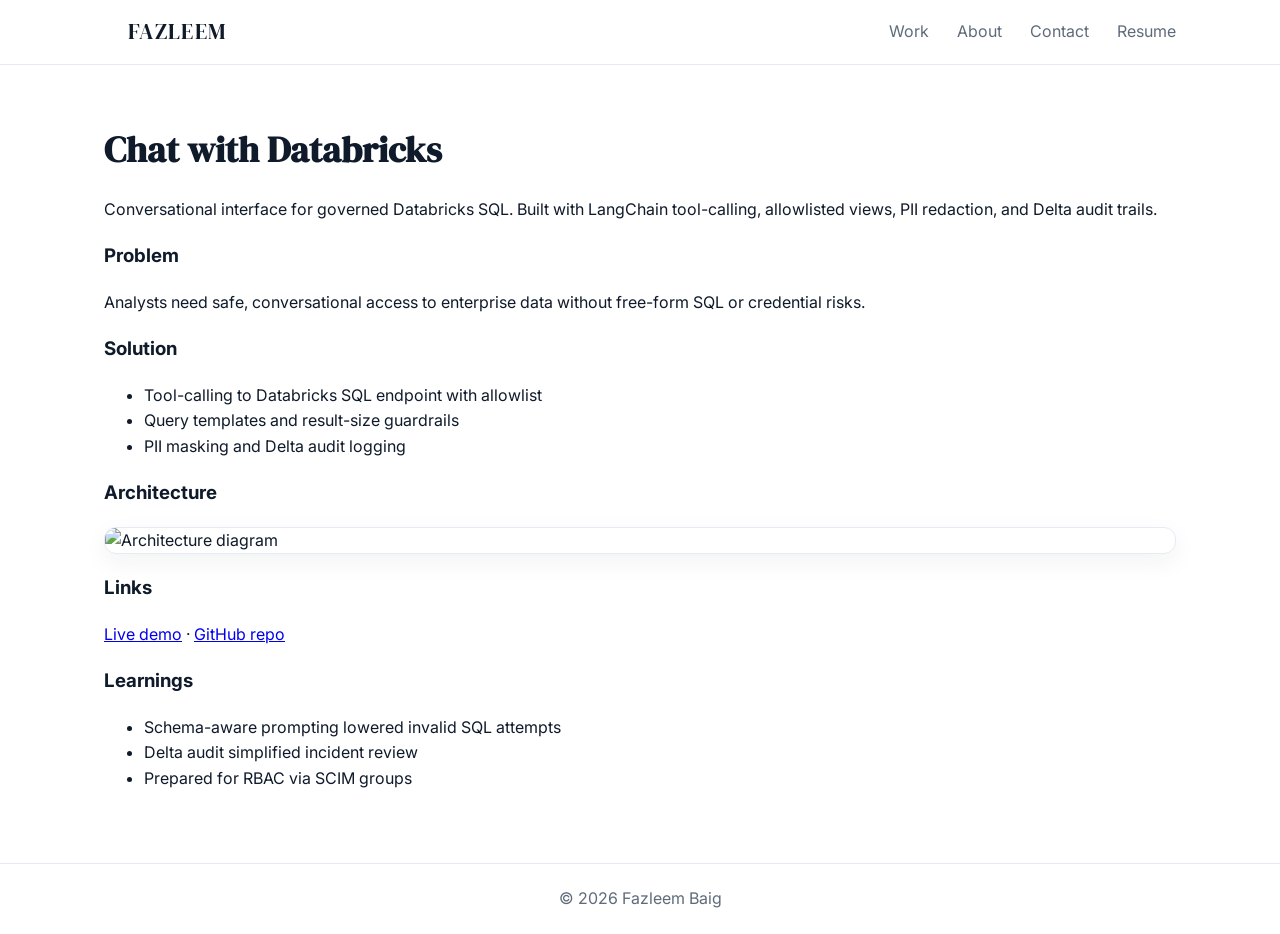
==== projects/chat-with-databricks/index.html @ fed4f6a0 "Initial commit" ====
<!doctype html>
<html lang="en">
<head>
  <meta charset="utf-8" />
  <meta name="viewport" content="width=device-width,initial-scale=1" />
  <title>Chat with Databricks · Case Study</title>
  <link href="https://fonts.googleapis.com/css2?family=Inter:wght@300;400;500;600;800&family=DM+Serif+Display:ital@0;1&display=swap" rel="stylesheet">
  <link rel="stylesheet" href="../../assets/css/main.css" />
</head>
<body>
  <header class="nav">
    <div class="wrap nav-inner">
      <div class="brand"><a href="../../" style="text-decoration:none;color:inherit">FAZLEEM</a></div>
      <nav>
        <a href="../../#work">Work</a>
        <a href="../../#about">About</a>
        <a href="../../#contact">Contact</a>
        <a href="../../assets/resume/Fazleem_Baig_Resume.pdf" download>Resume</a>
      </nav>
    </div>
  </header>

  <section class="section">
    <div class="wrap">
      <h1 class="section-title" style="font-size:36px">Chat with Databricks</h1>
      <p>Conversational interface for governed Databricks SQL. Built with LangChain tool-calling, allowlisted views, PII redaction, and Delta audit trails.</p>

      <h3>Problem</h3>
      <p>Analysts need safe, conversational access to enterprise data without free-form SQL or credential risks.</p>

      <h3>Solution</h3>
      <ul>
        <li>Tool-calling to Databricks SQL endpoint with allowlist</li>
        <li>Query templates and result-size guardrails</li>
        <li>PII masking and Delta audit logging</li>
      </ul>

      <h3>Architecture</h3>
      <img src="../../assets/img/arch-diagram.png" alt="Architecture diagram" style="border:1px solid #e6eaf2;border-radius:12px;box-shadow:0 8px 24px rgba(15,26,42,.06)"/>

      <h3>Links</h3>
      <p><a href="#" target="_blank" rel="noopener">Live demo</a> · <a href="#" target="_blank" rel="noopener">GitHub repo</a></p>

      <h3>Learnings</h3>
      <ul>
        <li>Schema-aware prompting lowered invalid SQL attempts</li>
        <li>Delta audit simplified incident review</li>
        <li>Prepared for RBAC via SCIM groups</li>
      </ul>
    </div>
  </section>

  <footer class="footer"><div class="wrap">© <span id="year"></span> Fazleem Baig</div></footer>
  <script src="../../assets/js/main.js"></script>
</body>
</html>
---- assets/css/main.css ----
:root{
  --bg:#ffffff;
  --bg-soft:#f5f8fc;
  --ink:#0f1a2a;
  --muted:#5f6b7a;
  --gold:#e3c26a;
  --card:#ffffff;
  --border:#e6eaf2;
  --shadow:0 10px 30px rgba(15,26,42,.06);
  --radius:16px;
  --wrap:1120px;
}
*{box-sizing:border-box}
html,body{margin:0;padding:0}
body{
  font-family: Inter, system-ui, -apple-system, Segoe UI, Roboto, Arial, sans-serif;
  color:var(--ink); background:var(--bg); line-height:1.6;
  -webkit-font-smoothing:antialiased;
}
img{max-width:100%;display:block}
.wrap{max-width:var(--wrap); margin:0 auto; padding:0 24px}

/* Nav */
.nav{position:sticky; top:0; z-index:10; background:rgba(255,255,255,.75); backdrop-filter: blur(8px); border-bottom:1px solid var(--border)}
.nav-inner{display:flex;justify-content:space-between;align-items:center;height:64px}
.brand{font-family:"DM Serif Display", serif; font-size:22px; letter-spacing:.06em}
.nav a{margin-left:24px; text-decoration:none; color:var(--muted)}
.nav a.active{color:var(--ink); font-weight:600}
.nav a:hover{color:var(--ink)}

/* Hero */
.hero{position:relative; background:linear-gradient(180deg, #f2f6fb 0%, #ffffff 60%); padding:72px 0 24px}
.hero .headline{font-family:"DM Serif Display", serif; font-size:48px; line-height:1.15; margin:0 0 18px; color:var(--ink)}
.cta{display:flex; gap:14px; margin-top:10px}
.btn{display:inline-block; padding:12px 18px; border-radius:14px; text-decoration:none; font-weight:600; border:1px solid var(--border)}
.btn-primary{background:var(--ink); color:#fff; border-color:var(--ink)}
.btn-ghost{background:#fff; color:var(--ink)}
.btn:hover{transform:translateY(-1px); box-shadow:var(--shadow)}
.hero-fade{position:absolute; inset:0; background:radial-gradient(1200px 400px at 50% -200px, rgba(21,75,170,.08), transparent 60%); pointer-events:none}

/* Sections */
.section{padding:56px 0}
.section.alt{background:var(--bg-soft)}
.section-title{font-family:"DM Serif Display", serif; font-size:28px; margin:0 0 18px}

/* Grid */
.grid{display:grid; gap:20px; grid-template-columns:repeat(2, minmax(0,1fr))}
@media (max-width:800px){.grid{grid-template-columns:1fr}.hero .headline{font-size:38px}}

/* Cards */
.card{background:var(--card); border:1px solid var(--border); border-radius:var(--radius); padding:18px; box-shadow:var(--shadow); transition:transform .2s ease, box-shadow .2s ease}
.card:hover{transform:translateY(-3px); box-shadow:0 14px 36px rgba(15,26,42,.10)}
.card h3{margin:2px 0 6px; font-size:20px}
.card p{margin:0 0 10px; color:var(--muted)}
.tags{display:flex; flex-wrap:wrap; gap:8px}
.tags span{font-size:12px; color:var(--muted); border:1px solid var(--border); padding:4px 8px; border-radius:999px}
.links{margin-top:10px}
.links a{
  color:var(--gold);
  text-decoration:underline;
  font-weight:600;
  text-transform:uppercase;
  font-size:12px;
  letter-spacing:.06em;
  margin-right:8px;
}
.links a:hover{opacity:.85}

/* Credibility */
.cred{margin-top:22px; color:var(--muted); text-align:center; border-top:1px solid var(--border); padding-top:18px}

/* About */
.about{display:grid; gap:28px; grid-template-columns:260px 1fr}
.about-media img{width:100%; border-radius:18px; border:1px solid var(--border); box-shadow:var(--shadow)}
.about-body p{margin-top:0}
.bullets{padding-left:18px}
.about-stack{display:flex;flex-wrap:wrap;gap:10px;margin-top:8px}
.about-stack span{font-size:12px; color:var(--muted); border:1px solid var(--border); padding:4px 10px; border-radius:999px}
@media (max-width:900px){.about{grid-template-columns:1fr}}

/* Contact */
.contact{text-align:center}
.contact-sub{color:var(--muted); margin-top:-6px}
.contact-actions{display:flex; justify-content:center; gap:12px; margin-top:12px; flex-wrap:wrap}

/* Footer */
.footer{border-top:1px solid var(--border); color:var(--muted); padding:22px 0; text-align:center}

/* Reduced motion safety */
@media (prefers-reduced-motion: reduce) {
  [data-aos] {
    transition-duration: 0.001ms !important;
    animation-duration: 0.001ms !important;
    transition-delay: 0ms !important;
    animation-iteration-count: 1 !important;
  }
}
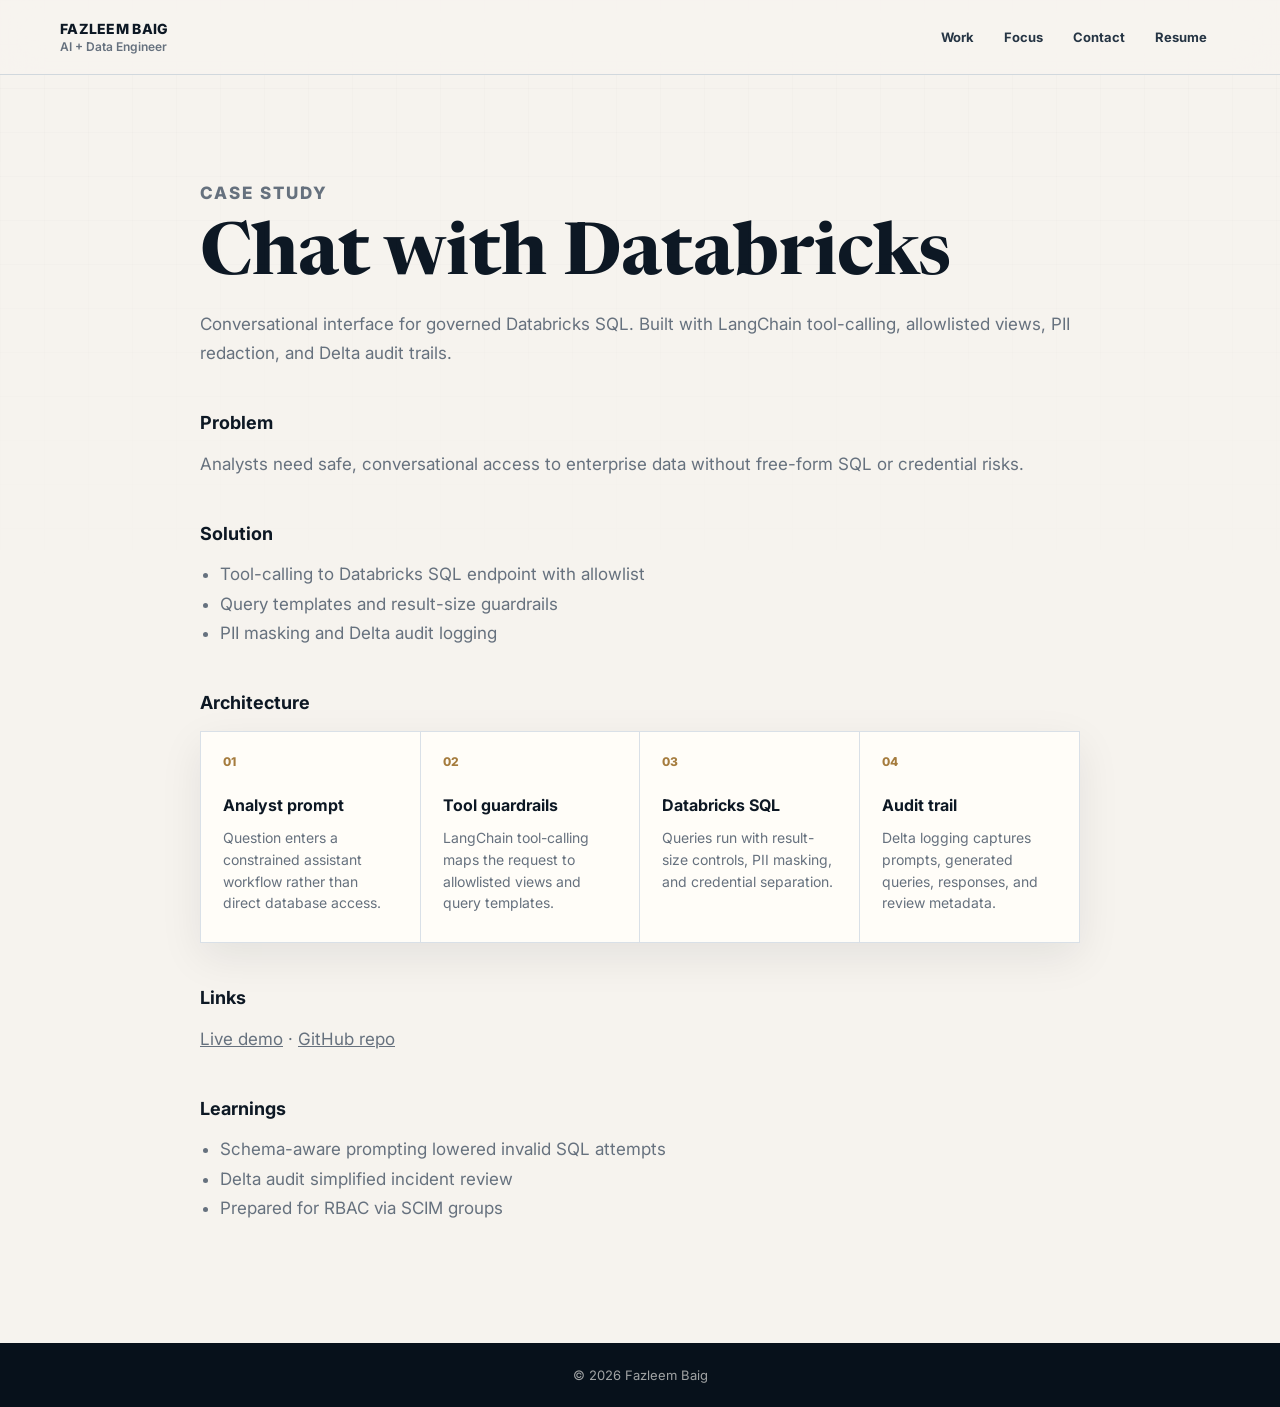
==== commit 465ec06e: "update portfolio" ====
--- a/projects/chat-with-databricks/index.html
+++ b/projects/chat-with-databricks/index.html
@@ -3,26 +3,31 @@
 <head>
   <meta charset="utf-8" />
   <meta name="viewport" content="width=device-width,initial-scale=1" />
-  <title>Chat with Databricks · Case Study</title>
-  <link href="https://fonts.googleapis.com/css2?family=Inter:wght@300;400;500;600;800&family=DM+Serif+Display:ital@0;1&display=swap" rel="stylesheet">
+  <title>Chat with Databricks - Case Study</title>
+  <link href="https://fonts.googleapis.com/css2?family=Inter:wght@400;500;600;700;800&family=Newsreader:opsz,wght@6..72,500;6..72,600;6..72,700&display=swap" rel="stylesheet">
   <link rel="stylesheet" href="../../assets/css/main.css" />
 </head>
 <body>
-  <header class="nav">
+  <header class="site-header">
     <div class="wrap nav-inner">
-      <div class="brand"><a href="../../" style="text-decoration:none;color:inherit">FAZLEEM</a></div>
-      <nav>
+      <a class="brand" href="../../">
+        <span>Fazleem Baig</span>
+        <small>AI + Data Engineer</small>
+      </a>
+      <button id="nav-toggle" class="nav-toggle" aria-label="Toggle navigation">Menu</button>
+      <nav id="nav-links" class="nav-links">
         <a href="../../#work">Work</a>
-        <a href="../../#about">About</a>
+        <a href="../../#focus">Focus</a>
         <a href="../../#contact">Contact</a>
-        <a href="../../assets/resume/Fazleem_Baig_Resume.pdf" download>Resume</a>
+        <a href="../../assets/docs/resume-fazleem.pdf" download>Resume</a>
       </nav>
     </div>
   </header>
 
-  <section class="section">
-    <div class="wrap">
-      <h1 class="section-title" style="font-size:36px">Chat with Databricks</h1>
+  <section class="section case-study">
+    <div class="wrap case-study-wrap">
+      <p class="section-kicker">Case study</p>
+      <h1>Chat with Databricks</h1>
       <p>Conversational interface for governed Databricks SQL. Built with LangChain tool-calling, allowlisted views, PII redaction, and Delta audit trails.</p>
 
       <h3>Problem</h3>
@@ -36,7 +41,28 @@
       </ul>
 
       <h3>Architecture</h3>
-      <img src="../../assets/img/arch-diagram.png" alt="Architecture diagram" style="border:1px solid #e6eaf2;border-radius:12px;box-shadow:0 8px 24px rgba(15,26,42,.06)"/>
+      <div class="architecture-flow" aria-label="Architecture flow">
+        <div>
+          <span>01</span>
+          <strong>Analyst prompt</strong>
+          <p>Question enters a constrained assistant workflow rather than direct database access.</p>
+        </div>
+        <div>
+          <span>02</span>
+          <strong>Tool guardrails</strong>
+          <p>LangChain tool-calling maps the request to allowlisted views and query templates.</p>
+        </div>
+        <div>
+          <span>03</span>
+          <strong>Databricks SQL</strong>
+          <p>Queries run with result-size controls, PII masking, and credential separation.</p>
+        </div>
+        <div>
+          <span>04</span>
+          <strong>Audit trail</strong>
+          <p>Delta logging captures prompts, generated queries, responses, and review metadata.</p>
+        </div>
+      </div>
 
       <h3>Links</h3>
       <p><a href="#" target="_blank" rel="noopener">Live demo</a> · <a href="#" target="_blank" rel="noopener">GitHub repo</a></p>
--- a/assets/css/main.css
+++ b/assets/css/main.css
@@ -1,97 +1,932 @@
-:root{
-  --bg:#ffffff;
-  --bg-soft:#f5f8fc;
-  --ink:#0f1a2a;
-  --muted:#5f6b7a;
-  --gold:#e3c26a;
-  --card:#ffffff;
-  --border:#e6eaf2;
-  --shadow:0 10px 30px rgba(15,26,42,.06);
-  --radius:16px;
-  --wrap:1120px;
-}
-*{box-sizing:border-box}
-html,body{margin:0;padding:0}
-body{
-  font-family: Inter, system-ui, -apple-system, Segoe UI, Roboto, Arial, sans-serif;
-  color:var(--ink); background:var(--bg); line-height:1.6;
-  -webkit-font-smoothing:antialiased;
-}
-img{max-width:100%;display:block}
-.wrap{max-width:var(--wrap); margin:0 auto; padding:0 24px}
-
-/* Nav */
-.nav{position:sticky; top:0; z-index:10; background:rgba(255,255,255,.75); backdrop-filter: blur(8px); border-bottom:1px solid var(--border)}
-.nav-inner{display:flex;justify-content:space-between;align-items:center;height:64px}
-.brand{font-family:"DM Serif Display", serif; font-size:22px; letter-spacing:.06em}
-.nav a{margin-left:24px; text-decoration:none; color:var(--muted)}
-.nav a.active{color:var(--ink); font-weight:600}
-.nav a:hover{color:var(--ink)}
-
-/* Hero */
-.hero{position:relative; background:linear-gradient(180deg, #f2f6fb 0%, #ffffff 60%); padding:72px 0 24px}
-.hero .headline{font-family:"DM Serif Display", serif; font-size:48px; line-height:1.15; margin:0 0 18px; color:var(--ink)}
-.cta{display:flex; gap:14px; margin-top:10px}
-.btn{display:inline-block; padding:12px 18px; border-radius:14px; text-decoration:none; font-weight:600; border:1px solid var(--border)}
-.btn-primary{background:var(--ink); color:#fff; border-color:var(--ink)}
-.btn-ghost{background:#fff; color:var(--ink)}
-.btn:hover{transform:translateY(-1px); box-shadow:var(--shadow)}
-.hero-fade{position:absolute; inset:0; background:radial-gradient(1200px 400px at 50% -200px, rgba(21,75,170,.08), transparent 60%); pointer-events:none}
-
-/* Sections */
-.section{padding:56px 0}
-.section.alt{background:var(--bg-soft)}
-.section-title{font-family:"DM Serif Display", serif; font-size:28px; margin:0 0 18px}
-
-/* Grid */
-.grid{display:grid; gap:20px; grid-template-columns:repeat(2, minmax(0,1fr))}
-@media (max-width:800px){.grid{grid-template-columns:1fr}.hero .headline{font-size:38px}}
-
-/* Cards */
-.card{background:var(--card); border:1px solid var(--border); border-radius:var(--radius); padding:18px; box-shadow:var(--shadow); transition:transform .2s ease, box-shadow .2s ease}
-.card:hover{transform:translateY(-3px); box-shadow:0 14px 36px rgba(15,26,42,.10)}
-.card h3{margin:2px 0 6px; font-size:20px}
-.card p{margin:0 0 10px; color:var(--muted)}
-.tags{display:flex; flex-wrap:wrap; gap:8px}
-.tags span{font-size:12px; color:var(--muted); border:1px solid var(--border); padding:4px 8px; border-radius:999px}
-.links{margin-top:10px}
-.links a{
-  color:var(--gold);
-  text-decoration:underline;
-  font-weight:600;
-  text-transform:uppercase;
-  font-size:12px;
-  letter-spacing:.06em;
-  margin-right:8px;
-}
-.links a:hover{opacity:.85}
-
-/* Credibility */
-.cred{margin-top:22px; color:var(--muted); text-align:center; border-top:1px solid var(--border); padding-top:18px}
-
-/* About */
-.about{display:grid; gap:28px; grid-template-columns:260px 1fr}
-.about-media img{width:100%; border-radius:18px; border:1px solid var(--border); box-shadow:var(--shadow)}
-.about-body p{margin-top:0}
-.bullets{padding-left:18px}
-.about-stack{display:flex;flex-wrap:wrap;gap:10px;margin-top:8px}
-.about-stack span{font-size:12px; color:var(--muted); border:1px solid var(--border); padding:4px 10px; border-radius:999px}
-@media (max-width:900px){.about{grid-template-columns:1fr}}
-
-/* Contact */
-.contact{text-align:center}
-.contact-sub{color:var(--muted); margin-top:-6px}
-.contact-actions{display:flex; justify-content:center; gap:12px; margin-top:12px; flex-wrap:wrap}
-
-/* Footer */
-.footer{border-top:1px solid var(--border); color:var(--muted); padding:22px 0; text-align:center}
-
-/* Reduced motion safety */
-@media (prefers-reduced-motion: reduce) {
-  [data-aos] {
-    transition-duration: 0.001ms !important;
-    animation-duration: 0.001ms !important;
-    transition-delay: 0ms !important;
-    animation-iteration-count: 1 !important;
-  }
-}
+:root {
+  --ink: #0d1824;
+  --ink-soft: #263544;
+  --muted: #66717e;
+  --line: #d9e0e7;
+  --line-strong: #bcc8d3;
+  --paper: #f6f3ee;
+  --paper-deep: #ece7de;
+  --surface: #fffdf8;
+  --navy: #0a1522;
+  --navy-2: #102234;
+  --azure: #2e6f9e;
+  --teal: #347f7b;
+  --brass: #a57c3e;
+  --shadow: 0 24px 70px rgba(13, 24, 36, 0.12);
+  --shadow-soft: 0 14px 40px rgba(13, 24, 36, 0.08);
+  --radius: 8px;
+  --max-width: 1160px;
+  font-family: "Inter", system-ui, -apple-system, BlinkMacSystemFont, "Segoe UI", sans-serif;
+  color: var(--ink);
+  background: var(--paper);
+  -webkit-font-smoothing: antialiased;
+  text-rendering: optimizeLegibility;
+}
+
+* {
+  box-sizing: border-box;
+}
+
+html {
+  scroll-behavior: smooth;
+}
+
+body {
+  margin: 0;
+  min-height: 100%;
+  background:
+    linear-gradient(180deg, rgba(255, 253, 248, 0.72), rgba(246, 243, 238, 0.96) 42rem),
+    var(--paper);
+  color: var(--ink);
+}
+
+body::before {
+  content: "";
+  position: fixed;
+  inset: 0;
+  pointer-events: none;
+  background-image:
+    linear-gradient(rgba(13, 24, 36, 0.035) 1px, transparent 1px),
+    linear-gradient(90deg, rgba(13, 24, 36, 0.028) 1px, transparent 1px);
+  background-size: 44px 44px;
+  mask-image: linear-gradient(180deg, rgba(0, 0, 0, 0.48), transparent 72%);
+}
+
+a {
+  color: inherit;
+}
+
+.wrap {
+  width: min(100% - 40px, var(--max-width));
+  margin: 0 auto;
+}
+
+.site-header {
+  position: sticky;
+  top: 0;
+  z-index: 50;
+  background: rgba(246, 243, 238, 0.86);
+  border-bottom: 1px solid rgba(188, 200, 211, 0.64);
+  backdrop-filter: blur(18px);
+  -webkit-backdrop-filter: blur(18px);
+}
+
+.nav-inner {
+  min-height: 74px;
+  display: flex;
+  align-items: center;
+  justify-content: space-between;
+  gap: 24px;
+}
+
+.brand {
+  display: grid;
+  gap: 2px;
+  color: var(--ink);
+  text-decoration: none;
+}
+
+.brand span {
+  font-weight: 800;
+  letter-spacing: 0.02em;
+  text-transform: uppercase;
+  font-size: 14px;
+}
+
+.brand small {
+  color: var(--muted);
+  font-size: 12px;
+  font-weight: 600;
+}
+
+.nav-links {
+  display: flex;
+  align-items: center;
+  gap: 4px;
+}
+
+.nav-links a {
+  color: var(--ink-soft);
+  text-decoration: none;
+  border-radius: 999px;
+  padding: 9px 13px;
+  font-size: 13px;
+  font-weight: 700;
+}
+
+.nav-links a:hover {
+  background: rgba(13, 24, 36, 0.06);
+}
+
+.nav-toggle {
+  display: none;
+  border: 1px solid var(--line-strong);
+  background: var(--surface);
+  border-radius: 999px;
+  padding: 9px 12px;
+  color: var(--ink);
+  font-weight: 800;
+}
+
+.hero {
+  position: relative;
+  overflow: hidden;
+  background:
+    linear-gradient(135deg, rgba(10, 21, 34, 0.98), rgba(16, 34, 52, 0.94) 55%, rgba(34, 70, 86, 0.88)),
+    var(--navy);
+  color: #fffdf8;
+  padding: 72px 0 0;
+}
+
+.hero::after {
+  content: "";
+  position: absolute;
+  inset: auto 0 0;
+  height: 1px;
+  background: linear-gradient(90deg, transparent, rgba(255, 253, 248, 0.42), transparent);
+}
+
+.hero-grid {
+  position: relative;
+  display: grid;
+  grid-template-columns: minmax(0, 1.25fr) 390px;
+  gap: 56px;
+  align-items: center;
+  padding-bottom: 58px;
+}
+
+.hero-copy {
+  max-width: 760px;
+}
+
+.eyebrow,
+.section-kicker,
+.panel-label,
+.role-label {
+  margin: 0 0 14px;
+  color: var(--brass);
+  font-size: 12px;
+  font-weight: 800;
+  letter-spacing: 0.12em;
+  text-transform: uppercase;
+}
+
+.hero .eyebrow {
+  color: #d7b57a;
+}
+
+.hero h1,
+.section-heading h2,
+.contact-panel h2 {
+  font-family: "Newsreader", Georgia, serif;
+  letter-spacing: 0;
+}
+
+.hero h1 {
+  max-width: 820px;
+  margin: 0;
+  font-size: clamp(46px, 6.3vw, 82px);
+  line-height: 0.94;
+  font-weight: 700;
+}
+
+.hero-lede {
+  max-width: 720px;
+  margin: 24px 0 0;
+  color: rgba(255, 253, 248, 0.78);
+  font-size: 18px;
+  line-height: 1.72;
+}
+
+.hero-actions,
+.contact-actions {
+  display: flex;
+  flex-wrap: wrap;
+  gap: 12px;
+  margin-top: 30px;
+}
+
+.btn {
+  display: inline-flex;
+  align-items: center;
+  justify-content: center;
+  min-height: 44px;
+  padding: 11px 17px;
+  border: 1px solid transparent;
+  border-radius: 999px;
+  font-size: 14px;
+  font-weight: 800;
+  text-decoration: none;
+  transition: transform 0.16s ease, background 0.16s ease, border-color 0.16s ease;
+}
+
+.btn:hover {
+  transform: translateY(-2px);
+}
+
+.btn-primary {
+  background: #fffdf8;
+  color: var(--navy);
+  box-shadow: 0 14px 34px rgba(0, 0, 0, 0.2);
+}
+
+.btn-secondary {
+  background: rgba(255, 253, 248, 0.08);
+  border-color: rgba(255, 253, 248, 0.28);
+  color: #fffdf8;
+}
+
+.btn-quiet {
+  color: rgba(255, 253, 248, 0.82);
+  border-color: transparent;
+}
+
+.contact-panel .btn-secondary,
+.section .btn-secondary {
+  background: transparent;
+  color: var(--ink);
+  border-color: var(--line-strong);
+}
+
+.identity-panel {
+  position: relative;
+  background: linear-gradient(180deg, rgba(255, 253, 248, 0.98), rgba(239, 233, 222, 0.98));
+  color: var(--ink);
+  border: 1px solid rgba(255, 253, 248, 0.42);
+  border-radius: var(--radius);
+  padding: 18px;
+  box-shadow: 0 30px 90px rgba(0, 0, 0, 0.28);
+}
+
+.identity-panel::before {
+  content: "";
+  position: absolute;
+  inset: 12px;
+  border: 1px solid rgba(165, 124, 62, 0.32);
+  pointer-events: none;
+}
+
+.profile {
+  display: block;
+  width: 100%;
+  aspect-ratio: 1 / 1.05;
+  object-fit: cover;
+  border-radius: 4px;
+  filter: saturate(0.92) contrast(1.04);
+}
+
+.identity-copy {
+  position: relative;
+  padding: 24px 8px 8px;
+}
+
+.identity-copy h2 {
+  margin: 0;
+  font-family: "Newsreader", Georgia, serif;
+  font-size: 33px;
+  line-height: 1;
+}
+
+.identity-copy p:not(.panel-label) {
+  margin: 12px 0 0;
+  color: var(--ink-soft);
+  line-height: 1.58;
+}
+
+.identity-facts {
+  position: relative;
+  margin: 18px 0 0;
+  padding: 0;
+  border-top: 1px solid var(--line);
+}
+
+.identity-facts div {
+  display: grid;
+  grid-template-columns: 105px 1fr;
+  gap: 12px;
+  padding: 12px 8px;
+  border-bottom: 1px solid rgba(217, 224, 231, 0.72);
+}
+
+.identity-facts dt {
+  color: var(--muted);
+  font-size: 12px;
+  font-weight: 800;
+  text-transform: uppercase;
+}
+
+.identity-facts dd {
+  margin: 0;
+  color: var(--ink);
+  font-size: 14px;
+  font-weight: 700;
+}
+
+.proof-strip {
+  position: relative;
+  display: grid;
+  grid-template-columns: repeat(3, 1fr);
+  gap: 0;
+  background: var(--surface);
+  color: var(--ink);
+  border: 1px solid var(--line);
+  box-shadow: var(--shadow);
+  transform: translateY(34px);
+}
+
+.proof-strip div {
+  padding: 24px;
+  border-right: 1px solid var(--line);
+}
+
+.proof-strip div:last-child {
+  border-right: 0;
+}
+
+.proof-strip span {
+  display: block;
+  margin-bottom: 8px;
+  color: var(--muted);
+  font-size: 12px;
+  font-weight: 800;
+  text-transform: uppercase;
+}
+
+.proof-strip strong {
+  display: block;
+  color: var(--ink);
+  font-size: 17px;
+  line-height: 1.35;
+}
+
+.section {
+  padding: 104px 0;
+}
+
+.section-work {
+  padding-top: 122px;
+}
+
+.section-focus,
+.section-toolkit {
+  background: rgba(255, 253, 248, 0.46);
+  border-block: 1px solid rgba(217, 224, 231, 0.72);
+}
+
+.section-heading {
+  max-width: 780px;
+  margin-bottom: 34px;
+}
+
+.section-heading.compact {
+  margin-bottom: 0;
+}
+
+.section-heading h2,
+.contact-panel h2 {
+  margin: 0;
+  color: var(--ink);
+  font-size: clamp(34px, 4vw, 56px);
+  line-height: 1;
+}
+
+.section-heading p:not(.section-kicker),
+.contact-panel p {
+  margin: 18px 0 0;
+  color: var(--muted);
+  font-size: 17px;
+  line-height: 1.68;
+}
+
+.proof-grid {
+  display: grid;
+  grid-template-columns: 1.1fr 0.9fr;
+  gap: 18px;
+}
+
+.proof-card {
+  background: var(--surface);
+  border: 1px solid var(--line);
+  border-radius: var(--radius);
+  padding: 28px;
+  box-shadow: var(--shadow-soft);
+}
+
+.proof-card-featured {
+  grid-row: span 2;
+  background:
+    linear-gradient(180deg, rgba(255, 253, 248, 0.98), rgba(246, 243, 238, 0.94)),
+    var(--surface);
+}
+
+.proof-meta {
+  display: flex;
+  flex-wrap: wrap;
+  gap: 8px;
+  margin-bottom: 22px;
+}
+
+.proof-meta span {
+  border: 1px solid var(--line-strong);
+  border-radius: 999px;
+  padding: 6px 9px;
+  color: var(--ink-soft);
+  font-size: 11px;
+  font-weight: 800;
+  text-transform: uppercase;
+}
+
+.proof-card h3,
+.focus-list h3,
+.experience-board h3,
+.toolkit-matrix h3 {
+  margin: 0;
+  color: var(--ink);
+}
+
+.proof-card h3 {
+  max-width: 620px;
+  font-family: "Newsreader", Georgia, serif;
+  font-size: clamp(28px, 3vw, 42px);
+  line-height: 1.04;
+}
+
+.proof-card p,
+.proof-list,
+.focus-list p,
+.experience-board p,
+.toolkit-matrix p {
+  color: var(--muted);
+  line-height: 1.65;
+}
+
+.proof-card p {
+  margin: 16px 0 0;
+}
+
+.proof-list {
+  margin: 20px 0 0;
+  padding-left: 18px;
+}
+
+.proof-list li + li {
+  margin-top: 10px;
+}
+
+.proof-footer {
+  display: flex;
+  align-items: end;
+  justify-content: space-between;
+  gap: 18px;
+  margin-top: 28px;
+}
+
+.stack-tags {
+  display: flex;
+  flex-wrap: wrap;
+  gap: 8px;
+  margin-top: 22px;
+}
+
+.stack-tags span {
+  background: rgba(46, 111, 158, 0.1);
+  border: 1px solid rgba(46, 111, 158, 0.18);
+  border-radius: 999px;
+  padding: 7px 10px;
+  color: #235579;
+  font-size: 12px;
+  font-weight: 800;
+}
+
+.text-link {
+  color: var(--azure);
+  font-weight: 800;
+  text-decoration-thickness: 2px;
+  text-underline-offset: 4px;
+  white-space: nowrap;
+}
+
+.focus-grid,
+.toolkit-grid {
+  display: grid;
+  grid-template-columns: 0.75fr 1.25fr;
+  gap: 58px;
+  align-items: start;
+}
+
+.focus-list {
+  display: grid;
+  gap: 0;
+  border-top: 1px solid var(--line);
+}
+
+.focus-list article {
+  display: grid;
+  grid-template-columns: 54px 0.8fr 1.2fr;
+  gap: 22px;
+  padding: 24px 0;
+  border-bottom: 1px solid var(--line);
+}
+
+.focus-list span {
+  color: var(--brass);
+  font-weight: 800;
+}
+
+.focus-list h3 {
+  font-size: 18px;
+}
+
+.focus-list p {
+  margin: 0;
+}
+
+.experience-board {
+  display: grid;
+  grid-template-columns: 0.88fr 1.12fr;
+  gap: 24px;
+}
+
+.experience-primary {
+  background: var(--navy);
+  color: #fffdf8;
+  border-radius: var(--radius);
+  padding: 32px;
+  box-shadow: var(--shadow);
+}
+
+.experience-primary h3 {
+  color: #fffdf8;
+  font-family: "Newsreader", Georgia, serif;
+  font-size: 40px;
+  line-height: 1;
+}
+
+.experience-primary .role-label {
+  color: #d7b57a;
+}
+
+.experience-primary p {
+  color: rgba(255, 253, 248, 0.76);
+}
+
+.experience-role {
+  margin: 16px 0 0;
+  color: #fffdf8 !important;
+  font-weight: 800;
+}
+
+.experience-list {
+  display: grid;
+  gap: 12px;
+}
+
+.experience-list article {
+  background: var(--surface);
+  border: 1px solid var(--line);
+  border-radius: var(--radius);
+  padding: 22px;
+}
+
+.experience-list h3 {
+  font-size: 18px;
+}
+
+.experience-list p {
+  margin: 8px 0;
+}
+
+.experience-list span {
+  color: var(--teal);
+  font-size: 12px;
+  font-weight: 800;
+  text-transform: uppercase;
+}
+
+.toolkit-matrix {
+  display: grid;
+  grid-template-columns: repeat(2, 1fr);
+  border: 1px solid var(--line);
+  background: var(--surface);
+  box-shadow: var(--shadow-soft);
+}
+
+.toolkit-matrix div {
+  min-height: 180px;
+  padding: 26px;
+  border-right: 1px solid var(--line);
+  border-bottom: 1px solid var(--line);
+}
+
+.toolkit-matrix div:nth-child(2n) {
+  border-right: 0;
+}
+
+.toolkit-matrix div:nth-last-child(-n + 2) {
+  border-bottom: 0;
+}
+
+.toolkit-matrix h3 {
+  font-size: 18px;
+}
+
+.toolkit-matrix p {
+  margin: 12px 0 0;
+}
+
+.contact-section {
+  padding: 82px 0;
+  background: var(--navy);
+  color: #fffdf8;
+}
+
+.contact-panel {
+  display: grid;
+  grid-template-columns: 1fr auto;
+  gap: 42px;
+  align-items: center;
+}
+
+.contact-panel h2 {
+  max-width: 800px;
+  color: #fffdf8;
+}
+
+.contact-panel p {
+  max-width: 760px;
+  color: rgba(255, 253, 248, 0.72);
+}
+
+.contact-panel .section-kicker {
+  color: #d7b57a;
+}
+
+.contact-actions {
+  justify-content: flex-end;
+  margin-top: 0;
+}
+
+.footer {
+  padding: 24px 0;
+  background: #07111b;
+  color: rgba(255, 253, 248, 0.62);
+  text-align: center;
+  font-size: 13px;
+}
+
+.case-study {
+  background: var(--paper);
+}
+
+.case-study-wrap {
+  max-width: 880px;
+}
+
+.case-study h1 {
+  margin: 0;
+  font-family: "Newsreader", Georgia, serif;
+  font-size: clamp(44px, 6vw, 72px);
+  line-height: 0.98;
+}
+
+.case-study h3 {
+  margin: 44px 0 12px;
+  color: var(--ink);
+  font-size: 18px;
+}
+
+.case-study p,
+.case-study li {
+  color: var(--muted);
+  font-size: 17px;
+  line-height: 1.72;
+}
+
+.case-study ul {
+  padding-left: 20px;
+}
+
+.case-study img {
+  display: block;
+  width: 100%;
+  height: auto;
+  margin-top: 18px;
+  border: 1px solid var(--line);
+  border-radius: var(--radius);
+  box-shadow: var(--shadow-soft);
+  background: var(--surface);
+}
+
+.architecture-flow {
+  display: grid;
+  grid-template-columns: repeat(4, 1fr);
+  gap: 0;
+  margin-top: 18px;
+  border: 1px solid var(--line);
+  background: var(--surface);
+  box-shadow: var(--shadow-soft);
+}
+
+.architecture-flow div {
+  min-height: 210px;
+  padding: 22px;
+  border-right: 1px solid var(--line);
+}
+
+.architecture-flow div:last-child {
+  border-right: 0;
+}
+
+.architecture-flow span {
+  display: block;
+  margin-bottom: 26px;
+  color: var(--brass);
+  font-size: 12px;
+  font-weight: 800;
+}
+
+.architecture-flow strong {
+  display: block;
+  color: var(--ink);
+  font-size: 16px;
+}
+
+.architecture-flow p {
+  margin: 12px 0 0;
+  font-size: 14px;
+  line-height: 1.55;
+}
+
+a:focus,
+button:focus {
+  outline: 3px solid rgba(46, 111, 158, 0.28);
+  outline-offset: 3px;
+}
+
+@media (max-width: 1000px) {
+  .hero-grid,
+  .focus-grid,
+  .toolkit-grid,
+  .experience-board,
+  .contact-panel {
+    grid-template-columns: 1fr;
+  }
+
+  .identity-panel {
+    max-width: 520px;
+  }
+
+  .proof-grid,
+  .proof-strip {
+    grid-template-columns: 1fr;
+  }
+
+  .proof-strip div {
+    border-right: 0;
+    border-bottom: 1px solid var(--line);
+  }
+
+  .proof-strip div:last-child {
+    border-bottom: 0;
+  }
+
+  .section-heading.compact {
+    margin-bottom: 30px;
+  }
+
+  .contact-actions {
+    justify-content: flex-start;
+  }
+}
+
+@media (max-width: 720px) {
+  .wrap {
+    width: min(100% - 28px, var(--max-width));
+  }
+
+  .nav-inner {
+    min-height: 66px;
+  }
+
+  .nav-toggle {
+    display: inline-flex;
+  }
+
+  .nav-links {
+    position: absolute;
+    top: 70px;
+    right: 14px;
+    left: 14px;
+    display: none;
+    flex-direction: column;
+    align-items: stretch;
+    gap: 4px;
+    padding: 12px;
+    background: var(--surface);
+    border: 1px solid var(--line);
+    box-shadow: var(--shadow-soft);
+  }
+
+  .nav-links.open {
+    display: flex;
+  }
+
+  .nav-links a {
+    border-radius: 6px;
+    padding: 12px;
+  }
+
+  .hero {
+    padding-top: 48px;
+  }
+
+  .hero-grid {
+    gap: 34px;
+    padding-bottom: 40px;
+  }
+
+  .hero h1 {
+    font-size: 42px;
+  }
+
+  .hero-lede {
+    font-size: 16px;
+  }
+
+  .hero-actions,
+  .contact-actions {
+    flex-direction: column;
+    align-items: stretch;
+  }
+
+  .identity-panel {
+    padding: 14px;
+  }
+
+  .identity-facts div {
+    grid-template-columns: 1fr;
+    gap: 4px;
+  }
+
+  .proof-strip {
+    transform: translateY(24px);
+  }
+
+  .section,
+  .section-work {
+    padding: 78px 0;
+  }
+
+  .section-work {
+    padding-top: 92px;
+  }
+
+  .proof-card,
+  .experience-primary,
+  .experience-list article {
+    padding: 22px;
+  }
+
+  .proof-footer {
+    align-items: flex-start;
+    flex-direction: column;
+  }
+
+  .focus-list article {
+    grid-template-columns: 1fr;
+    gap: 8px;
+  }
+
+  .toolkit-matrix {
+    grid-template-columns: 1fr;
+  }
+
+  .toolkit-matrix div,
+  .toolkit-matrix div:nth-child(2n),
+  .toolkit-matrix div:nth-last-child(-n + 2) {
+    border-right: 0;
+    border-bottom: 1px solid var(--line);
+  }
+
+  .toolkit-matrix div:last-child {
+    border-bottom: 0;
+  }
+
+  .architecture-flow {
+    grid-template-columns: 1fr;
+  }
+
+  .architecture-flow div {
+    min-height: 0;
+    border-right: 0;
+    border-bottom: 1px solid var(--line);
+  }
+
+  .architecture-flow div:last-child {
+    border-bottom: 0;
+  }
+
+  .contact-section {
+    padding: 68px 0;
+  }
+}
